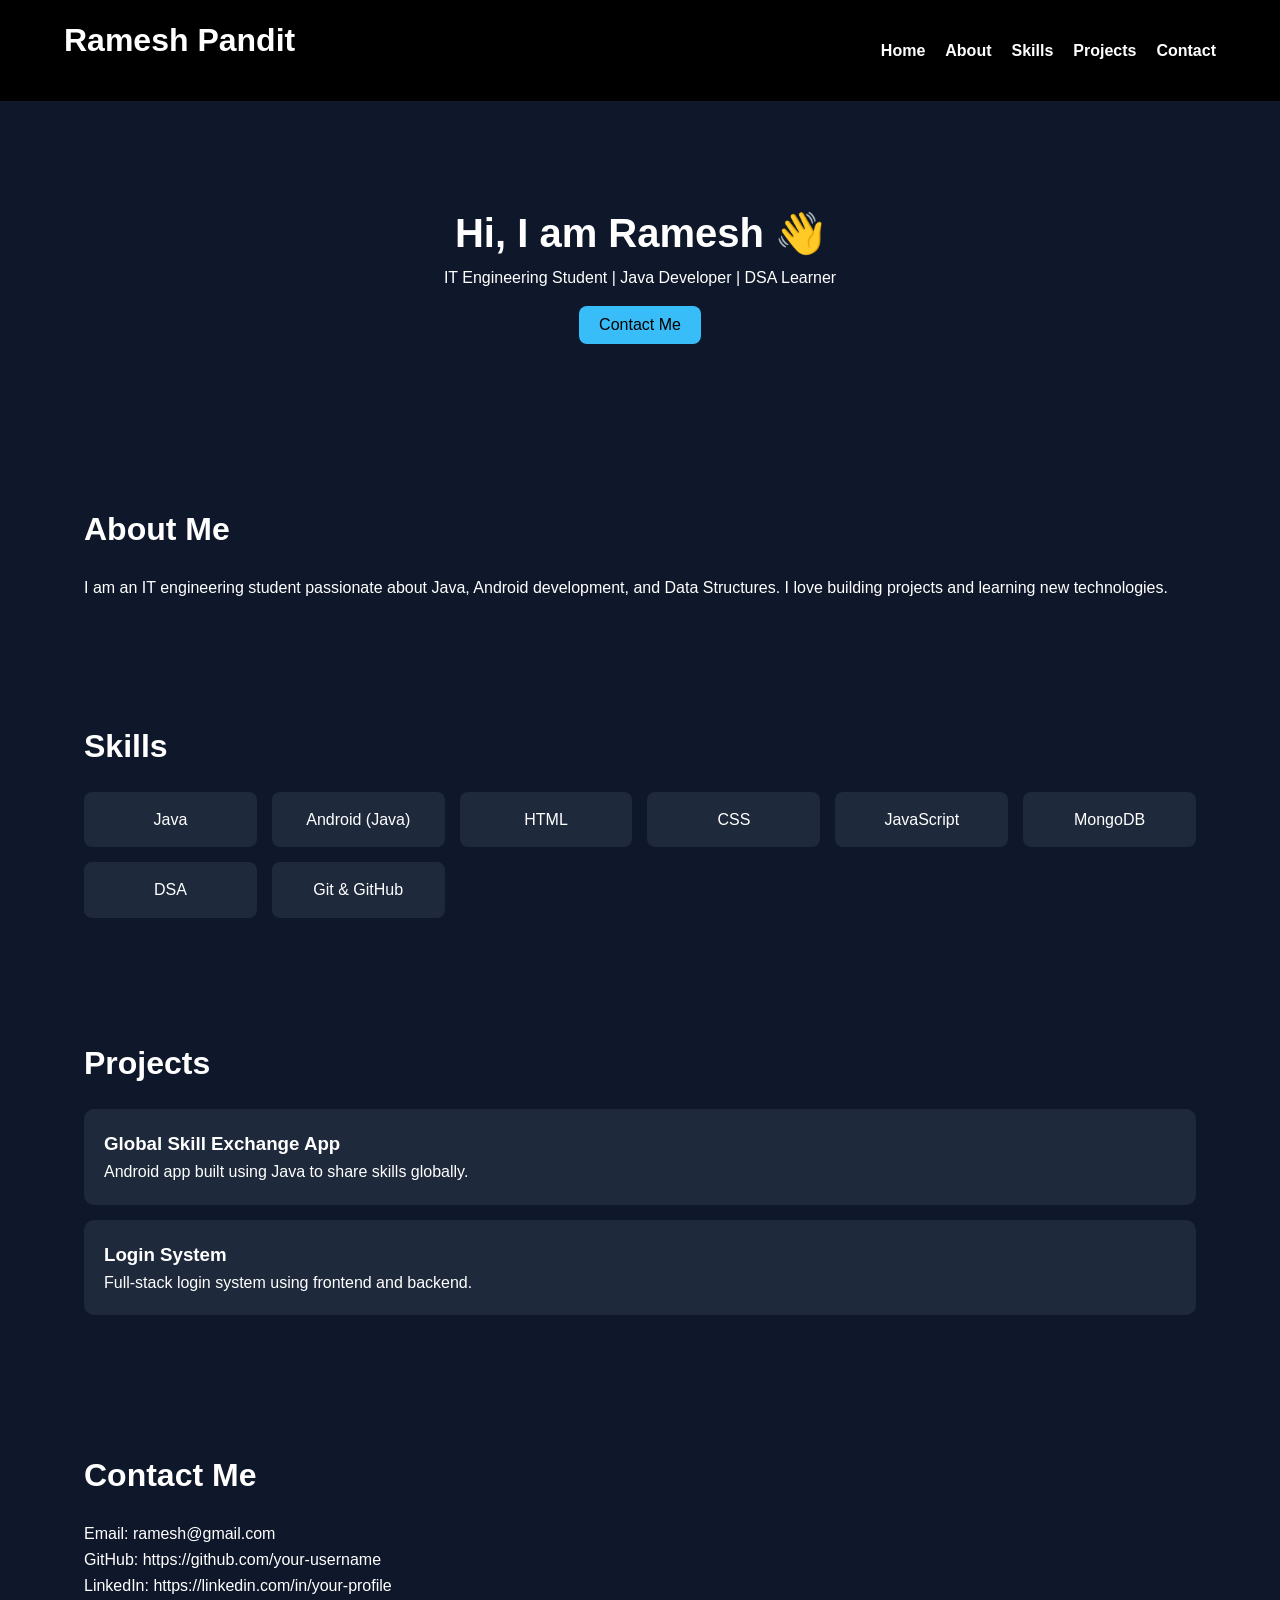
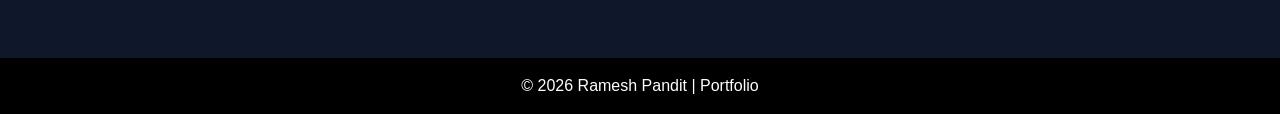
==== index.html @ cf18ad6f "Add files via upload" ====
<!DOCTYPE html>
<html lang="en">
<head>
  <meta charset="UTF-8" />
  <meta name="viewport" content="width=device-width, initial-scale=1.0" />
  <title>Ramesh Pandit | Portfolio</title>
  <link rel="stylesheet" href="style.css" />
</head>
<body>

<header>
  <nav>
    <h2>Ramesh Pandit</h2>
    <ul>
      <li><a href="#home">Home</a></li>
      <li><a href="#about">About</a></li>
      <li><a href="#skills">Skills</a></li>
      <li><a href="#projects">Projects</a></li>
      <li><a href="#contact">Contact</a></li>
    </ul>
  </nav>
</header>

<section id="home" class="hero">
  <h1>Hi, I am Ramesh 👋</h1>
  <p>IT Engineering Student | Java Developer | DSA Learner</p>
  <button onclick="scrollToSection('contact')">Contact Me</button>
</section>

<section id="about">
  <h2>About Me</h2>
  <p>
    I am an IT engineering student passionate about Java, Android development, and Data Structures.
    I love building projects and learning new technologies.
  </p>
</section>

<section id="skills">
  <h2>Skills</h2>
  <div class="skills-grid">
    <div class="skill">Java</div>
    <div class="skill">Android (Java)</div>
    <div class="skill">HTML</div>
    <div class="skill">CSS</div>
    <div class="skill">JavaScript</div>
    <div class="skill">MongoDB</div>
    <div class="skill">DSA</div>
    <div class="skill">Git & GitHub</div>
  </div>
</section>

<section id="projects">
  <h2>Projects</h2>
  <div class="project-card">
    <h3>Global Skill Exchange App</h3>
    <p>Android app built using Java to share skills globally.</p>
  </div>

  <div class="project-card">
    <h3>Login System</h3>
    <p>Full-stack login system using frontend and backend.</p>
  </div>
</section>

<section id="contact">
  <h2>Contact Me</h2>
  <p>Email: ramesh@gmail.com</p>
  <p>GitHub: https://github.com/your-username</p>
  <p>LinkedIn: https://linkedin.com/in/your-profile</p>
</section>

<footer>
  <p>© 2026 Ramesh Pandit | Portfolio</p>
</footer>

<script src="script.js"></script>
</body>
</html>
---- style.css ----
* {
  margin: 0;
  padding: 0;
  box-sizing: border-box;
  font-family: Arial, sans-serif;
}

body {
  background: #0f172a;
  color: white;
  line-height: 1.6;
}

header {
  background: black;
  padding: 15px 0;
  position: sticky;
  top: 0;
}

nav {
  width: 90%;
  margin: auto;
  display: flex;
  justify-content: space-between;
  align-items: center;
}

nav ul {
  list-style: none;
  display: flex;
  gap: 20px;
}

nav a {
  text-decoration: none;
  color: white;
  font-weight: bold;
}

.hero {
  text-align: center;
  padding: 100px 20px;
}

.hero h1 {
  font-size: 2.5rem;
}

.hero button {
  margin-top: 15px;
  padding: 10px 20px;
  border: none;
  background: #38bdf8;
  color: black;
  font-size: 16px;
  cursor: pointer;
  border-radius: 8px;
}

section {
  padding: 60px 20px;
  width: 90%;
  margin: auto;
}

h2 {
  margin-bottom: 20px;
  font-size: 2rem;
}

.skills-grid {
  display: grid;
  grid-template-columns: repeat(auto-fit, minmax(150px, 1fr));
  gap: 15px;
}

.skill {
  background: #1e293b;
  padding: 15px;
  text-align: center;
  border-radius: 8px;
}

.project-card {
  background: #1e293b;
  padding: 20px;
  margin-bottom: 15px;
  border-radius: 10px;
}

footer {
  text-align: center;
  padding: 15px;
  background: black;
}
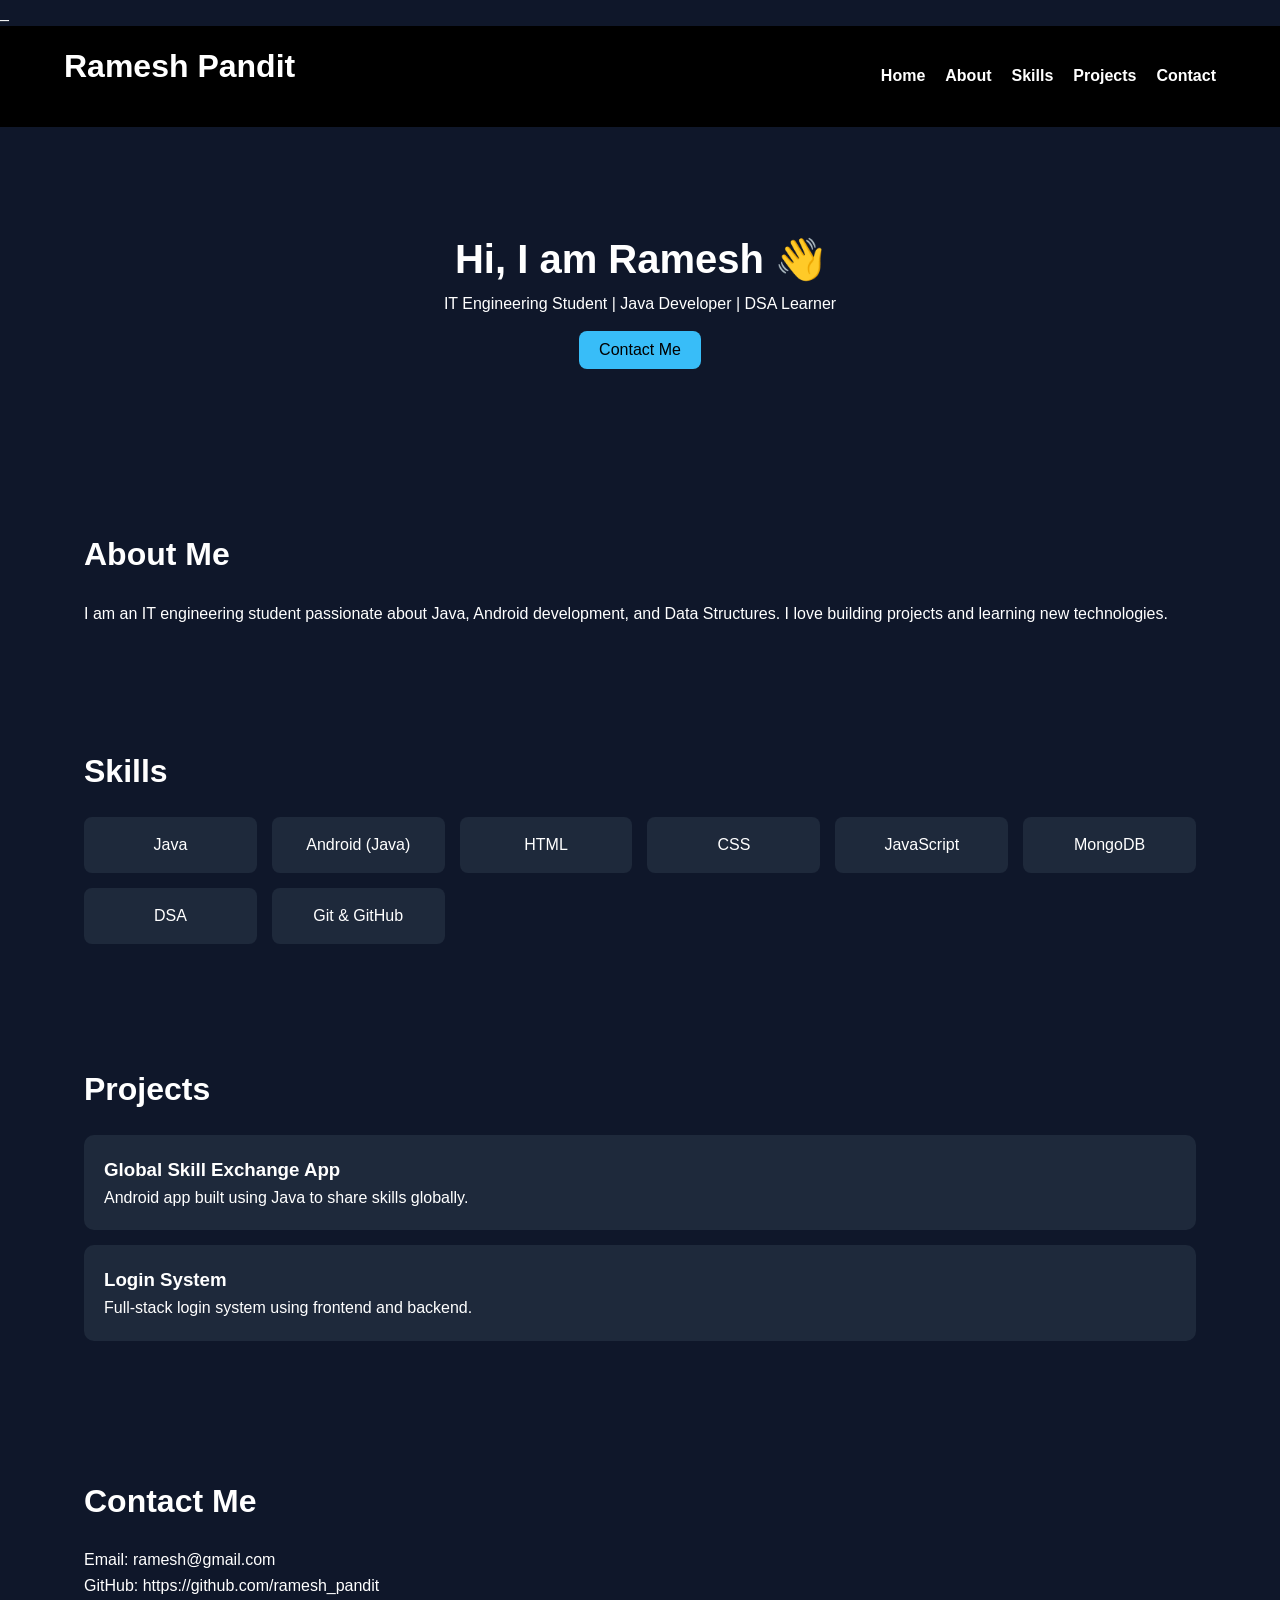
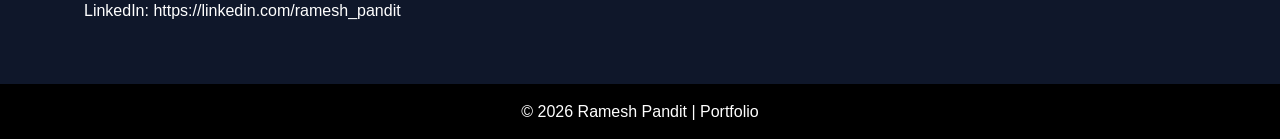
==== commit 6d820b19: "Update index.html" ====
--- a/index.html
+++ b/index.html
@@ -1,4 +1,4 @@
-<!DOCTYPE html>
+_<!DOCTYPE html>
 <html lang="en">
 <head>
   <meta charset="UTF-8" />
@@ -65,8 +65,8 @@
 <section id="contact">
   <h2>Contact Me</h2>
   <p>Email: ramesh@gmail.com</p>
-  <p>GitHub: https://github.com/your-username</p>
-  <p>LinkedIn: https://linkedin.com/in/your-profile</p>
+  <p>GitHub: https://github.com/ramesh_pandit</p>
+  <p>LinkedIn: https://linkedin.com/ramesh_pandit</p>
 </section>
 
 <footer>
@@ -76,3 +76,4 @@
 <script src="script.js"></script>
 </body>
 </html>
+
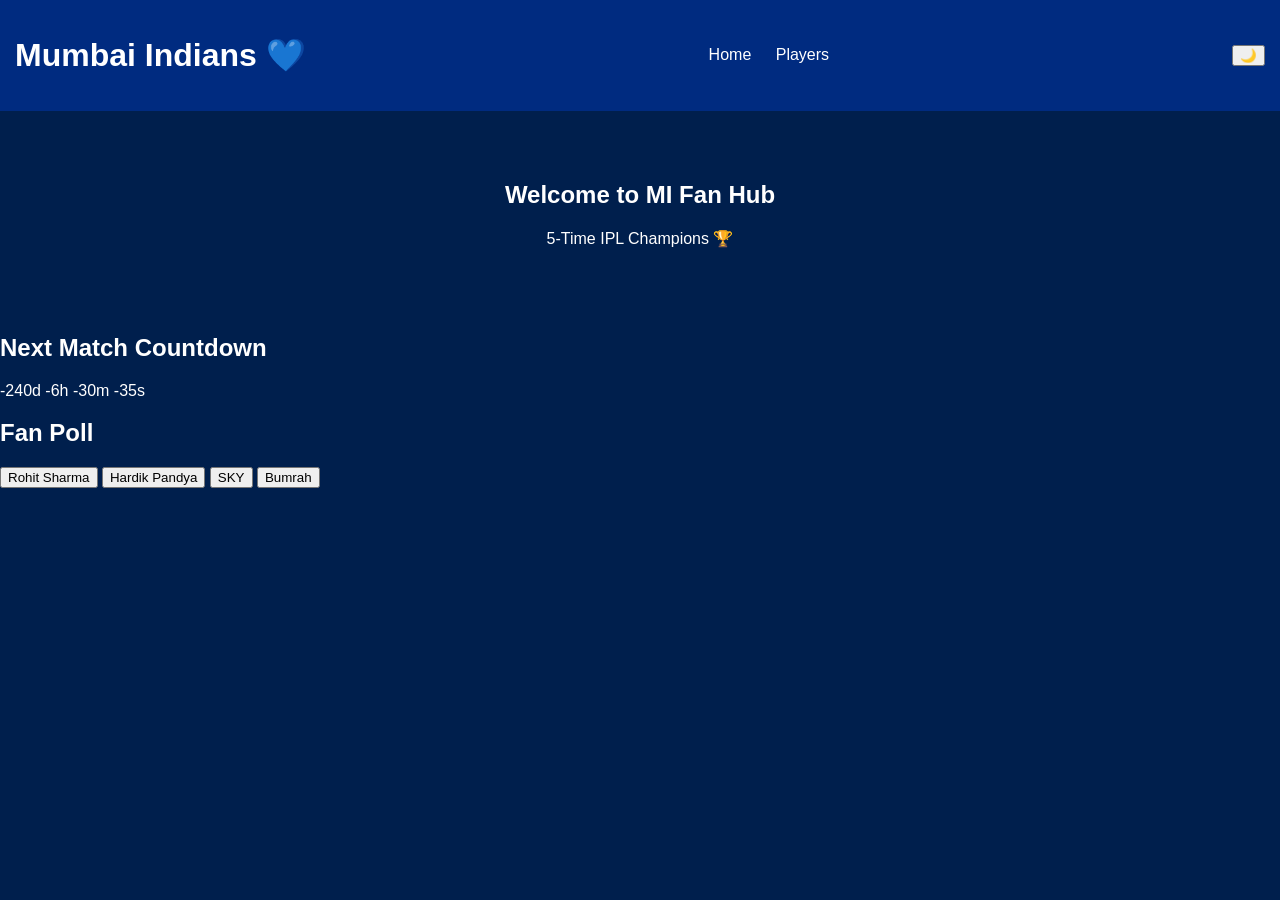
==== commit 94a0b1b3: "Add files via upload" ====
--- a/index.html
+++ b/index.html
@@ -1,79 +1,41 @@
-_<!DOCTYPE html>
+<!DOCTYPE html>
 <html lang="en">
 <head>
-  <meta charset="UTF-8" />
-  <meta name="viewport" content="width=device-width, initial-scale=1.0" />
-  <title>Ramesh Pandit | Portfolio</title>
-  <link rel="stylesheet" href="style.css" />
+<meta charset="UTF-8">
+<meta name="viewport" content="width=device-width, initial-scale=1.0">
+<title>Mumbai Indians Fan Hub</title>
+<link rel="stylesheet" href="style.css">
 </head>
 <body>
 
 <header>
+  <h1>Mumbai Indians 💙</h1>
   <nav>
-    <h2>Ramesh Pandit</h2>
-    <ul>
-      <li><a href="#home">Home</a></li>
-      <li><a href="#about">About</a></li>
-      <li><a href="#skills">Skills</a></li>
-      <li><a href="#projects">Projects</a></li>
-      <li><a href="#contact">Contact</a></li>
-    </ul>
+    <a href="index.html">Home</a>
+    <a href="players.html">Players</a>
   </nav>
+  <button id="themeToggle">🌙</button>
 </header>
 
-<section id="home" class="hero">
-  <h1>Hi, I am Ramesh 👋</h1>
-  <p>IT Engineering Student | Java Developer | DSA Learner</p>
-  <button onclick="scrollToSection('contact')">Contact Me</button>
+<section class="hero">
+  <h2>Welcome to MI Fan Hub</h2>
+  <p>5-Time IPL Champions 🏆</p>
 </section>
 
-<section id="about">
-  <h2>About Me</h2>
-  <p>
-    I am an IT engineering student passionate about Java, Android development, and Data Structures.
-    I love building projects and learning new technologies.
-  </p>
+<section class="countdown">
+  <h2>Next Match Countdown</h2>
+  <div id="timer"></div>
 </section>
 
-<section id="skills">
-  <h2>Skills</h2>
-  <div class="skills-grid">
-    <div class="skill">Java</div>
-    <div class="skill">Android (Java)</div>
-    <div class="skill">HTML</div>
-    <div class="skill">CSS</div>
-    <div class="skill">JavaScript</div>
-    <div class="skill">MongoDB</div>
-    <div class="skill">DSA</div>
-    <div class="skill">Git & GitHub</div>
-  </div>
+<section class="poll">
+  <h2>Fan Poll</h2>
+  <button onclick="vote('Rohit Sharma')">Rohit Sharma</button>
+  <button onclick="vote('Hardik Pandya')">Hardik Pandya</button>
+  <button onclick="vote('Suryakumar Yadav')">SKY</button>
+  <button onclick="vote('Jasprit Bumrah')">Bumrah</button>
+  <div id="pollResult"></div>
 </section>
-
-<section id="projects">
-  <h2>Projects</h2>
-  <div class="project-card">
-    <h3>Global Skill Exchange App</h3>
-    <p>Android app built using Java to share skills globally.</p>
-  </div>
-
-  <div class="project-card">
-    <h3>Login System</h3>
-    <p>Full-stack login system using frontend and backend.</p>
-  </div>
-</section>
-
-<section id="contact">
-  <h2>Contact Me</h2>
-  <p>Email: ramesh@gmail.com</p>
-  <p>GitHub: https://github.com/ramesh_pandit</p>
-  <p>LinkedIn: https://linkedin.com/ramesh_pandit</p>
-</section>
-
-<footer>
-  <p>© 2026 Ramesh Pandit | Portfolio</p>
-</footer>
 
 <script src="script.js"></script>
 </body>
-</html>
-
+</html>
--- a/style.css
+++ b/style.css
@@ -1,96 +1,86 @@
-* {
-  margin: 0;
-  padding: 0;
-  box-sizing: border-box;
-  font-family: Arial, sans-serif;
+body{
+margin:0;
+font-family:Arial;
+background:#001f4d;
+color:white;
+transition:0.3s;
 }
 
-body {
-  background: #0f172a;
-  color: white;
-  line-height: 1.6;
+header{
+display:flex;
+justify-content:space-between;
+align-items:center;
+padding:15px;
+background:#002b80;
 }
 
-header {
-  background: black;
-  padding: 15px 0;
-  position: sticky;
-  top: 0;
+nav a{
+color:white;
+margin:10px;
+text-decoration:none;
 }
 
-nav {
-  width: 90%;
-  margin: auto;
-  display: flex;
-  justify-content: space-between;
-  align-items: center;
+.hero{
+text-align:center;
+padding:50px;
 }
 
-nav ul {
-  list-style: none;
-  display: flex;
-  gap: 20px;
+.players{
+display:flex;
+flex-wrap:wrap;
+justify-content:center;
+gap:20px;
+padding:20px;
 }
 
-nav a {
-  text-decoration: none;
-  color: white;
-  font-weight: bold;
+.card{
+width:250px;
+height:350px;
+perspective:1000px;
 }
 
-.hero {
-  text-align: center;
-  padding: 100px 20px;
+.inner{
+position:relative;
+width:100%;
+height:100%;
+transition:transform 0.8s;
+transform-style:preserve-3d;
 }
 
-.hero h1 {
-  font-size: 2.5rem;
+.card:hover .inner{
+transform:rotateY(180deg);
 }
 
-.hero button {
-  margin-top: 15px;
-  padding: 10px 20px;
-  border: none;
-  background: #38bdf8;
-  color: black;
-  font-size: 16px;
-  cursor: pointer;
-  border-radius: 8px;
+.front, .back{
+position:absolute;
+width:100%;
+height:100%;
+backface-visibility:hidden;
+border-radius:15px;
+overflow:hidden;
+text-align:center;
+background:#0f1a2c;
+padding:15px;
 }
 
-section {
-  padding: 60px 20px;
-  width: 90%;
-  margin: auto;
+.front img{
+width:100%;
+height:200px;
+object-fit:cover;
 }
 
-h2 {
-  margin-bottom: 20px;
-  font-size: 2rem;
+.back{
+transform:rotateY(180deg);
+background:#002b80;
 }
 
-.skills-grid {
-  display: grid;
-  grid-template-columns: repeat(auto-fit, minmax(150px, 1fr));
-  gap: 15px;
+.captain{
+border:3px solid gold;
 }
 
-.skill {
-  background: #1e293b;
-  padding: 15px;
-  text-align: center;
-  border-radius: 8px;
-}
-
-.project-card {
-  background: #1e293b;
-  padding: 20px;
-  margin-bottom: 15px;
-  border-radius: 10px;
-}
-
-footer {
-  text-align: center;
-  padding: 15px;
-  background: black;
-}
+input{
+padding:10px;
+margin:20px;
+width:80%;
+max-width:400px;
+}
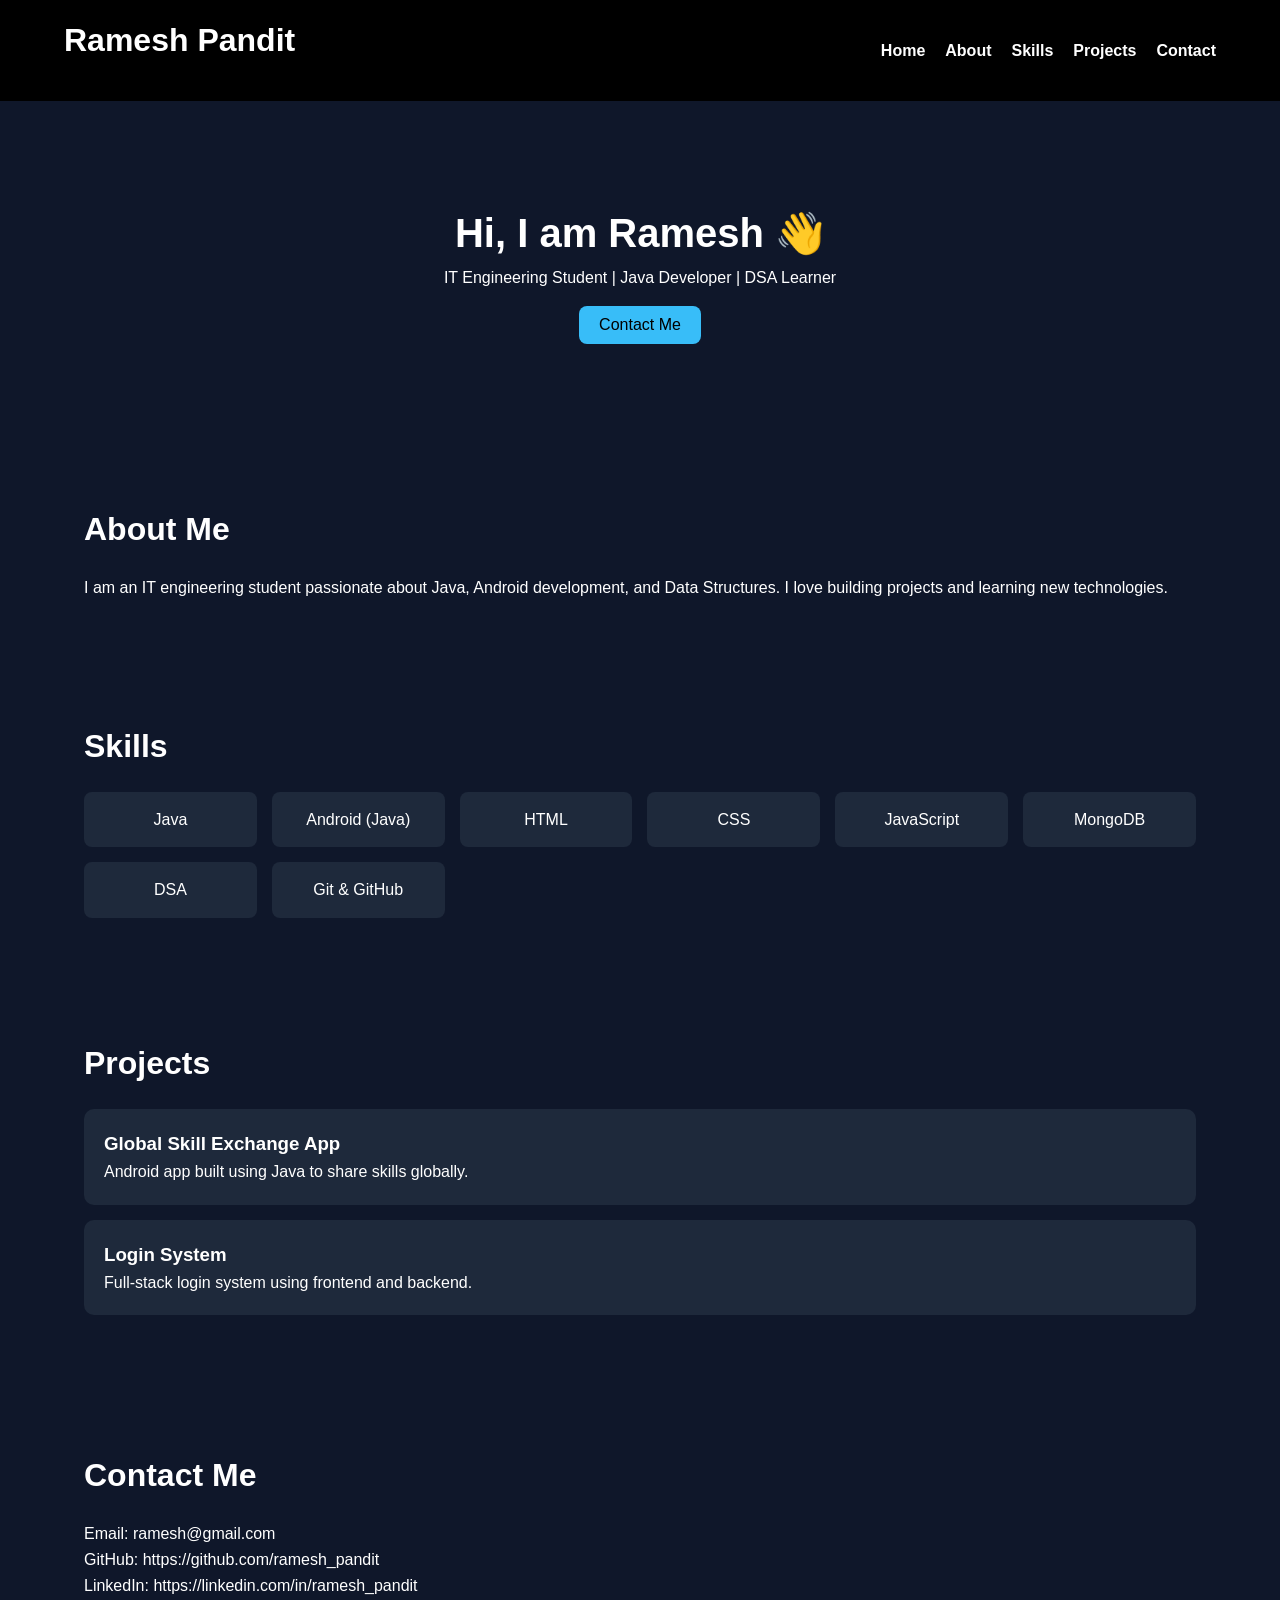
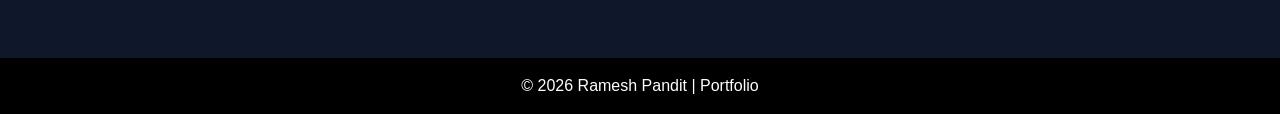
==== commit ead5bff0: "Add files via upload" ====
--- a/index.html
+++ b/index.html
@@ -1,41 +1,78 @@
 <!DOCTYPE html>
 <html lang="en">
 <head>
-<meta charset="UTF-8">
-<meta name="viewport" content="width=device-width, initial-scale=1.0">
-<title>Mumbai Indians Fan Hub</title>
-<link rel="stylesheet" href="style.css">
+  <meta charset="UTF-8" />
+  <meta name="viewport" content="width=device-width, initial-scale=1.0" />
+  <title>Ramesh Pandit | Portfolio</title>
+  <link rel="stylesheet" href="style.css" />
 </head>
 <body>
 
 <header>
-  <h1>Mumbai Indians 💙</h1>
   <nav>
-    <a href="index.html">Home</a>
-    <a href="players.html">Players</a>
+    <h2>Ramesh Pandit</h2>
+    <ul>
+      <li><a href="#home">Home</a></li>
+      <li><a href="#about">About</a></li>
+      <li><a href="#skills">Skills</a></li>
+      <li><a href="#projects">Projects</a></li>
+      <li><a href="#contact">Contact</a></li>
+    </ul>
   </nav>
-  <button id="themeToggle">🌙</button>
 </header>
 
-<section class="hero">
-  <h2>Welcome to MI Fan Hub</h2>
-  <p>5-Time IPL Champions 🏆</p>
+<section id="home" class="hero">
+  <h1>Hi, I am Ramesh 👋</h1>
+  <p>IT Engineering Student | Java Developer | DSA Learner</p>
+  <button onclick="scrollToSection('contact')">Contact Me</button>
 </section>
 
-<section class="countdown">
-  <h2>Next Match Countdown</h2>
-  <div id="timer"></div>
+<section id="about">
+  <h2>About Me</h2>
+  <p>
+    I am an IT engineering student passionate about Java, Android development, and Data Structures.
+    I love building projects and learning new technologies.
+  </p>
 </section>
 
-<section class="poll">
-  <h2>Fan Poll</h2>
-  <button onclick="vote('Rohit Sharma')">Rohit Sharma</button>
-  <button onclick="vote('Hardik Pandya')">Hardik Pandya</button>
-  <button onclick="vote('Suryakumar Yadav')">SKY</button>
-  <button onclick="vote('Jasprit Bumrah')">Bumrah</button>
-  <div id="pollResult"></div>
+<section id="skills">
+  <h2>Skills</h2>
+  <div class="skills-grid">
+    <div class="skill">Java</div>
+    <div class="skill">Android (Java)</div>
+    <div class="skill">HTML</div>
+    <div class="skill">CSS</div>
+    <div class="skill">JavaScript</div>
+    <div class="skill">MongoDB</div>
+    <div class="skill">DSA</div>
+    <div class="skill">Git & GitHub</div>
+  </div>
 </section>
+
+<section id="projects">
+  <h2>Projects</h2>
+  <div class="project-card">
+    <h3>Global Skill Exchange App</h3>
+    <p>Android app built using Java to share skills globally.</p>
+  </div>
+
+  <div class="project-card">
+    <h3>Login System</h3>
+    <p>Full-stack login system using frontend and backend.</p>
+  </div>
+</section>
+
+<section id="contact">
+  <h2>Contact Me</h2>
+  <p>Email: ramesh@gmail.com</p>
+  <p>GitHub: https://github.com/ramesh_pandit</p>
+  <p>LinkedIn: https://linkedin.com/in/ramesh_pandit</p>
+</section>
+
+<footer>
+  <p>© 2026 Ramesh Pandit | Portfolio</p>
+</footer>
 
 <script src="script.js"></script>
 </body>
-</html>+</html>
--- a/style.css
+++ b/style.css
@@ -1,86 +1,96 @@
-body{
-margin:0;
-font-family:Arial;
-background:#001f4d;
-color:white;
-transition:0.3s;
+* {
+  margin: 0;
+  padding: 0;
+  box-sizing: border-box;
+  font-family: Arial, sans-serif;
 }
 
-header{
-display:flex;
-justify-content:space-between;
-align-items:center;
-padding:15px;
-background:#002b80;
+body {
+  background: #0f172a;
+  color: white;
+  line-height: 1.6;
 }
 
-nav a{
-color:white;
-margin:10px;
-text-decoration:none;
+header {
+  background: black;
+  padding: 15px 0;
+  position: sticky;
+  top: 0;
 }
 
-.hero{
-text-align:center;
-padding:50px;
+nav {
+  width: 90%;
+  margin: auto;
+  display: flex;
+  justify-content: space-between;
+  align-items: center;
 }
 
-.players{
-display:flex;
-flex-wrap:wrap;
-justify-content:center;
-gap:20px;
-padding:20px;
+nav ul {
+  list-style: none;
+  display: flex;
+  gap: 20px;
 }
 
-.card{
-width:250px;
-height:350px;
-perspective:1000px;
+nav a {
+  text-decoration: none;
+  color: white;
+  font-weight: bold;
 }
 
-.inner{
-position:relative;
-width:100%;
-height:100%;
-transition:transform 0.8s;
-transform-style:preserve-3d;
+.hero {
+  text-align: center;
+  padding: 100px 20px;
 }
 
-.card:hover .inner{
-transform:rotateY(180deg);
+.hero h1 {
+  font-size: 2.5rem;
 }
 
-.front, .back{
-position:absolute;
-width:100%;
-height:100%;
-backface-visibility:hidden;
-border-radius:15px;
-overflow:hidden;
-text-align:center;
-background:#0f1a2c;
-padding:15px;
+.hero button {
+  margin-top: 15px;
+  padding: 10px 20px;
+  border: none;
+  background: #38bdf8;
+  color: black;
+  font-size: 16px;
+  cursor: pointer;
+  border-radius: 8px;
 }
 
-.front img{
-width:100%;
-height:200px;
-object-fit:cover;
+section {
+  padding: 60px 20px;
+  width: 90%;
+  margin: auto;
 }
 
-.back{
-transform:rotateY(180deg);
-background:#002b80;
+h2 {
+  margin-bottom: 20px;
+  font-size: 2rem;
 }
 
-.captain{
-border:3px solid gold;
+.skills-grid {
+  display: grid;
+  grid-template-columns: repeat(auto-fit, minmax(150px, 1fr));
+  gap: 15px;
 }
 
-input{
-padding:10px;
-margin:20px;
-width:80%;
-max-width:400px;
-}+.skill {
+  background: #1e293b;
+  padding: 15px;
+  text-align: center;
+  border-radius: 8px;
+}
+
+.project-card {
+  background: #1e293b;
+  padding: 20px;
+  margin-bottom: 15px;
+  border-radius: 10px;
+}
+
+footer {
+  text-align: center;
+  padding: 15px;
+  background: black;
+}
